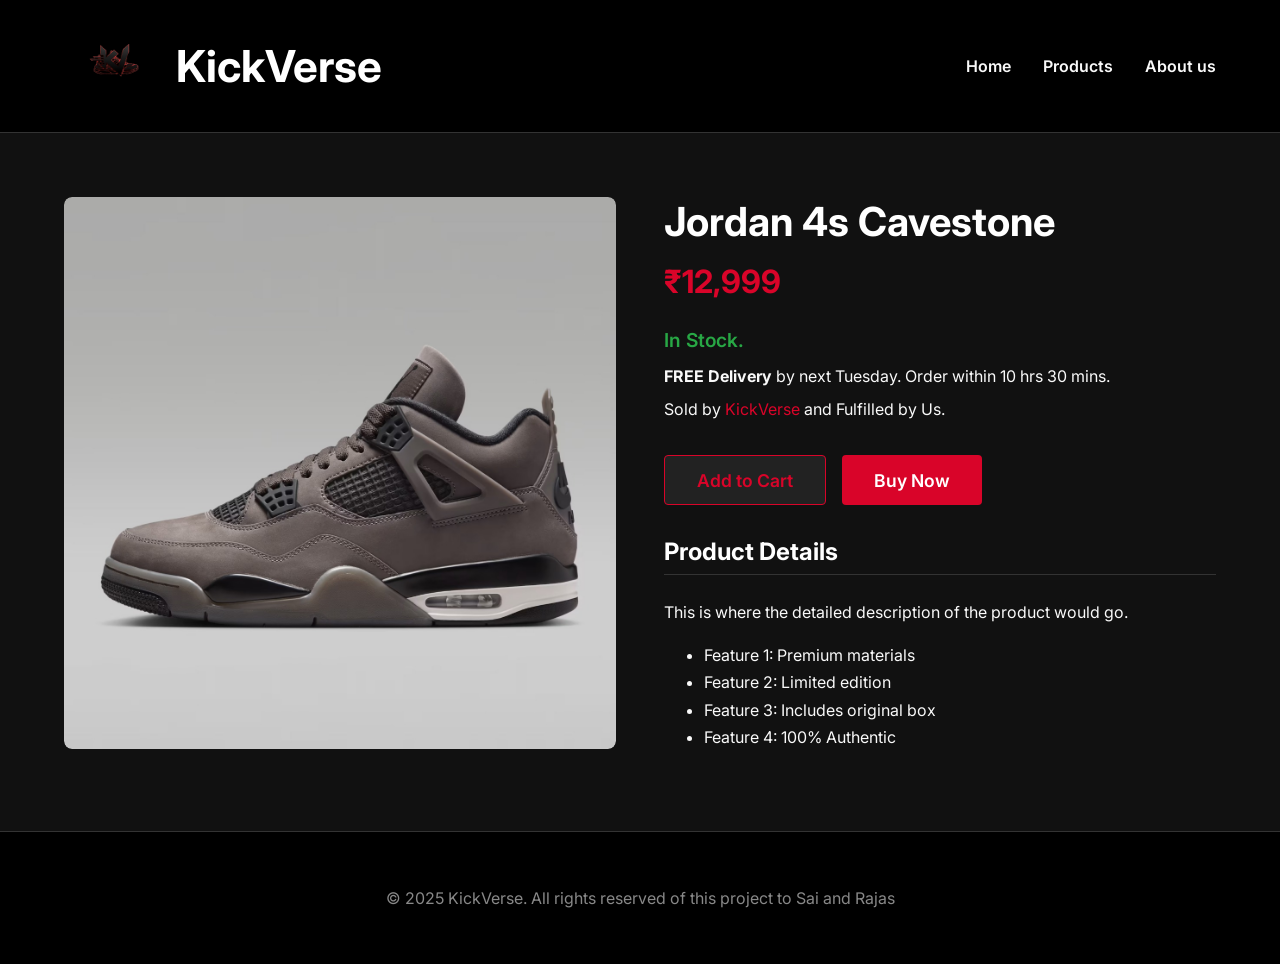
==== pages/product-1.html @ 5fdd7040 "feat: initial upload of KickVerse organized structure" ====
<!DOCTYPE html>
<html lang="en">
<head>
    <meta charset="UTF-8">
    <meta name="viewport" content="width=device-width, initial-scale=1.0">
    
    <title>KickVerse - Jordan 4s Cavestone</title>

    <link rel="stylesheet" href="../css/style.css">
    
    <link rel="preconnect" href="https://fonts.googleapis.com">
    <link rel="preconnect" href="https://fonts.gstatic.com" crossorigin>
    <link href="https://fonts.googleapis.com/css2?family=Inter:wght@400;600;700&display=swap" rel="stylesheet">
</head>
<body>

    <a href="#main-content" class="skip-link">Skip to main content</a>

    
    <header class="site-header">
        <div class="container header-content">
            <div class="site-logo">
                <a href="index.html">
                    <img src="../assets/logo.png" alt="KickVerse Logo" class="logo-img">
                    <span>KickVerse</span>
                </a>
            </div>
            <nav class="main-nav">
                <ul>
                    <li><a href="index.html">Home</a></li>
                    <li><a href="index.html#all-products">Products</a></li>
                    <li><a href="index.html#about-us">About us</a></li>
                </ul>
            </nav>
        </div>
    </header>

    
    <main id="main-content" class="product-detail-page">
        <div class="container">
            <div class="product-detail-layout">

                
                <div class="product-detail-image">
                    <img src="../assets/j4 cravestone.jpg" alt="Product 1">
    
                    <video playsinline muted loop poster="https://via.placeholder.com/600x600.png?text=Product+1">
                        <source src="../assets/j4 cravestone.mp4" type="video/mp4">
                    </video>
                </div>

                
                <div class="product-detail-info">
                    
                    <h1 class="product-title">Jordan 4s Cavestone</h1>
                    
                    <p class="product-price-detail">₹12,999</p>

                    <div class="delivery-info">
                        <p class="stock-status">In Stock.</p>
                        <p><strong>FREE Delivery</strong> by next Tuesday. Order within 10 hrs 30 mins.</p>
                        <p>Sold by <a href="#">KickVerse</a> and Fulfilled by Us.</p>
                    </div>
                    
                   
                    <div class="product-actions">
                        <button type="button" class="cta-button secondary">Add to Cart</button>
                        <button type="button" class="cta-button">Buy Now</button>
                    </div>

                    
                    <div class="product-description">
                        <h3>Product Details</h3>
                        <p>This is where the detailed description of the product would go.</p>
                        <ul>
                            <li>Feature 1: Premium materials</li>
                            <li>Feature 2: Limited edition</li>
                            <li>Feature 3: Includes original box</li>
                            <li>Feature 4: 100% Authentic</li>
                        </ul>
                    </div>
                </div>
            </div>
        </div>
    </main>


    <footer class="site-footer">
        <div class="container">
            <p>&copy; 2025 KickVerse. All rights reserved of this project to Sai and Rajas</p>
        </div>
    </footer>

   
    <script>
        document.addEventListener('DOMContentLoaded', () => {
            const imageContainer = document.querySelector('.product-detail-image');
            const video = imageContainer.querySelector('video');

            if (video) {
                imageContainer.addEventListener('mouseenter', () => {
                    video.play().catch(error => {
                        console.log("Video play was prevented.");
                    });
                });

                imageContainer.addEventListener('mouseleave', () => {
                    video.pause();
                    video.currentTime = 0; 
                });
            }
        });
    </script>

</body>
</html>
---- css/style.css ----
:root {
    --color-black: #000000;
    --color-dark-bg: #111111;
    --color-dark-card: #222222;
    --color-dark-border: #333333;
    --color-white: #ffffff;
    --color-off-white: #f9f9f9;
    --color-text-muted: #888888;
    --color-accent-red: #d90429; /* Strong Red */
    --color-accent-red-hover: #b20321; /* Darker Red */
}


html {
    scroll-behavior: smooth;
}

body {
    font-family: 'Inter', sans-serif;
    margin: 0;
    background-color: var(--color-dark-bg);
    color: var(--color-off-white);
}

.container {
    width: 90%;
    max-width: 1200px;
    margin: 0 auto;
}


.skip-link {
    position: absolute;
    left: -9999px;
    top: auto;
    width: 1px;
    height: 1px;
    overflow: hidden;
}
.skip-link:focus {
    position: static;
    width: auto;
    height: auto;
    padding: 0.5rem;
    background: var(--color-black);
    color: var(--color-white);
    text-decoration: none;
    font-weight: 600;
    z-index: 1000; 
}


.site-header {
    background-color: var(--color-black);
    border-bottom: 1px solid var(--color-dark-border);
    padding: 1rem 0;
    position: relative; 
    z-index: 10;
}

.header-content {
    display: flex;
    align-items: center;
}

.site-logo a {
    color: var(--color-white);
    text-decoration: none;
    font-weight: 700;
    font-size: 2.75rem;
    display: flex;
    align-items: center;
}
.site-logo .logo-img {
    max-height: 100px; 
    margin-right: 0.75rem;
}
.site-logo span {
    margin: 0;
}

.main-nav {
    margin-left: auto;
}

.main-nav ul {
    list-style: none;
    margin: 0;
    padding: 0;
    display: flex;
}

.main-nav li {
    margin-left: 2rem;
}

.main-nav a {
    text-decoration: none;
    color: var(--color-off-white);
    font-weight: 600;
    transition: color 0.3s ease;
}
.main-nav a:hover {
    color: var(--color-accent-red); 
}


.hero-section {
    position: relative; 
    display: flex;
    flex-direction: column;
    justify-content: center;
    align-items: center;
    padding: 5rem 0; 
    overflow: hidden; 
}

.hero-video-bg {
    position: absolute;
    top: 0;
    left: 0;
    width: 100%;
    height: 100%;
    z-index: 0; 
}
.hero-video-bg video {
    width: 100%;
    height: 100%;
    object-fit: cover; 
}

.hero-overlay {
    position: absolute;
    top: 0;
    left: 0;
    width: 100%;
    height: 100%;
    background-color: rgba(0, 0, 0, 0.6); 
    z-index: 1; 
}

.hero-content {
    position: relative;
    z-index: 2; 
    width: 100%;
}


.product-grid {
    display: grid;
    grid-template-columns: repeat(2, 1fr);
    gap: 3rem; 
    align-items: start; 
    max-width: 550px; 
    margin-left: auto;
    margin-right: auto;
}



.product-link-wrapper {
    display: block; 
    text-decoration: none;
    color: inherit; 
}


.product-card {
    border: 1px solid var(--color-dark-border);
    border-radius: 8px;
    background-color: var(--color-dark-card);
    box-shadow: 0 2px 4px rgba(0,0,0,0.2);
    overflow: hidden;
    transition: transform 0.3s ease, box-shadow 0.3s ease;
}
.product-card:hover {
    transform: translateY(-5px); 
    box-shadow: 0 6px 15px rgba(0,0,0,0.4);
}


.card-image-wrapper {
    position: relative; 
    background-color: #f4f4f4;
    aspect-ratio: 1 / 1;
}

.card-image-wrapper img,
.card-image-wrapper video {
    position: absolute;
    top: 0;
    left: 0;
    width: 100%;
    height: 100%;
    object-fit: cover;
    transition: opacity 0.3s ease-in-out;
}


.card-image-wrapper video {
    opacity: 0;
}

.product-card:hover .card-image-wrapper video {
    opacity: 1;
}
.product-card:hover .card-image-wrapper img {
    opacity: 0;
}


.product-card .card-content {
    padding: 1rem;
    text-align: left; 
}
.product-card h3 {
    margin: 0 0 0.5rem 0;
    font-size: 1.1rem;
    color: var(--color-white);
}

.product-price {
    margin: 0;
    font-size: 1.1rem;
    font-weight: 600;
    color: var(--color-accent-red); 
}


.hero-cta {
    text-align: center;
}

.product-grid .hero-cta {
    grid-column: 1 / -1; 
    padding: 1rem 0; 
}

.cta-prompt {
    color: var(--color-white);
    font-weight: 600;
    margin-top: 0;
    margin-bottom: 1rem;
}


.cta-button {
    padding: 0.85rem 2rem;
    font-size: 1.1rem;
    font-weight: 600;
    font-family: 'Inter', sans-serif;
    
    background-color: var(--color-accent-red); 
    color: var(--color-white);
    border: none;
    border-radius: 4px;
    
    cursor: pointer;
    transition: background-color 0.3s ease;

    display: inline-block;
    text-decoration: none;
}
.cta-button:hover {
    background-color: var(--color-accent-red-hover); 
}


.cta-button.secondary {
    background-color: var(--color-dark-card);
    color: var(--color-accent-red);
    border: 1px solid var(--color-accent-red);
}
.cta-button.secondary:hover {
    background-color: var(--color-dark-border);
}



.all-products-section {
    padding: 4rem 0;
    background-color: var(--color-dark-bg); 
}

.all-products-section .container {
    display: flex;
    flex-direction: column;
    align-items: center; 
}

.all-products-section h2 {
    font-size: 2.2rem;
    text-align: center;
    color: var(--color-white);
    margin: 0 0 2rem 0;
    border-bottom: 2px solid var(--color-accent-red);
    padding-bottom: 0.5rem;
    display: inline-block; 
}

.product-grid-full {
    display: grid;
    grid-template-columns: repeat(4, 1fr);
    gap: 1.5rem;
    width: 100%;
}


.about-section {
    padding: 4rem 0;
    background-color: var(--color-black); 
    border-top: 1px solid var(--color-dark-border);
}

.about-section h2 {
    font-size: 2.2rem;
    text-align: center;
    color: var(--color-white);
    margin: 0 0 3rem 0;
    border-bottom: 2px solid var(--color-accent-red);
    padding-bottom: 0.5rem;
    display: inline-block;
}

.about-section .container {
    display: flex;
    flex-direction: column;
    align-items: center;
}

.about-content {
    display: flex;
    align-items: center; 
    gap: 3rem;
}

.about-image {
    flex-basis: 40%; 
}

.about-image img {
    width: 100%;
    border-radius: 8px;
}

.about-text {
    flex-basis: 60%; 
}

.about-text h3 {
    font-size: 1.8rem;
    color: var(--color-white);
    margin-top: 0;
}

.about-text p {
    font-size: 1.1rem;
    line-height: 1.7;
    color: var(--color-off-white);
}


.product-detail-page {
    padding: 4rem 0;
}

.product-detail-layout {
    display: grid;
    grid-template-columns: 1fr 1fr;
    gap: 3rem;
    align-items: flex-start;
}


.product-detail-image {
    position: relative;
    aspect-ratio: 1 / 1;
    background-color: var(--color-dark-card);
    border-radius: 8px;
    overflow: hidden; 
}


.product-detail-image img,
.product-detail-image video {
    position: absolute;
    top: 0;
    left: 0;
    width: 100%;
    height: 100%;
    object-fit: cover;
    border-radius: 8px; 
    transition: opacity 0.3s ease-in-out;
}


.product-detail-image video {
    opacity: 0;
}


.product-detail-image:hover video {
    opacity: 1;
}
.product-detail-image:hover img {
    opacity: 0;
}


.product-title {
    font-size: 2.5rem;
    color: var(--color-white);
    margin: 0 0 1rem 0;
}

.product-price-detail {
    font-size: 2rem;
    font-weight: 700;
    color: var(--color-accent-red);
    margin: 0 0 1.5rem 0;
}

.delivery-info {
    margin-bottom: 2rem;
    font-size: 1rem;
    line-height: 1.6;
}
.delivery-info p {
    margin: 0.5rem 0;
}
.delivery-info a {
    color: var(--color-accent-red);
    text-decoration: none;
}
.delivery-info a:hover {
    text-decoration: underline;
}


.stock-status {
    color: #28a745; 
    font-size: 1.2rem;
    font-weight: 600;
}

.product-actions {
    display: flex;
    gap: 1rem;
    margin-bottom: 2rem;
}

.product-description h3 {
    font-size: 1.5rem;
    color: var(--color-white);
    border-bottom: 1px solid var(--color-dark-border);
    padding-bottom: 0.5rem;
    margin-top: 0;
}

.product-description p,
.product-description li {
    color: var(--color-off-white);
    line-height: 1.7;
    font-size: 1rem;
}



.site-footer {
    background-color: var(--color-black);
    border-top: 1px solid var(--color-dark-border);
    padding: 2.5rem 0;
    text-align: center;
    color: var(--color-text-muted);
}

@media (max-width: 992px) {
    .product-grid-full {
        grid-template-columns: repeat(2, 1fr);
    }

    .about-content {
        flex-direction: column;
    }


    .product-detail-layout {
        grid-template-columns: 1fr;
    }
}

@media (max-width: 700px) {
    .product-grid {
        max-width: none; 
        width: 90%; 
    }
}


@media (max-width: 576px) {
    .product-grid {
        grid-template-columns: 1fr;
        width: 90%; 
    }

    .product-grid-full {
        grid-template-columns: 1fr;
    }
    
    .header-content {
        flex-direction: column;
        gap: 1rem;
    }
    .main-nav {
        margin-left: 0;
    }


    .product-actions {
        flex-direction: column;
    }
    .product-actions .cta-button {
        width: 100%;
        box-sizing: border-box; 
    }
}
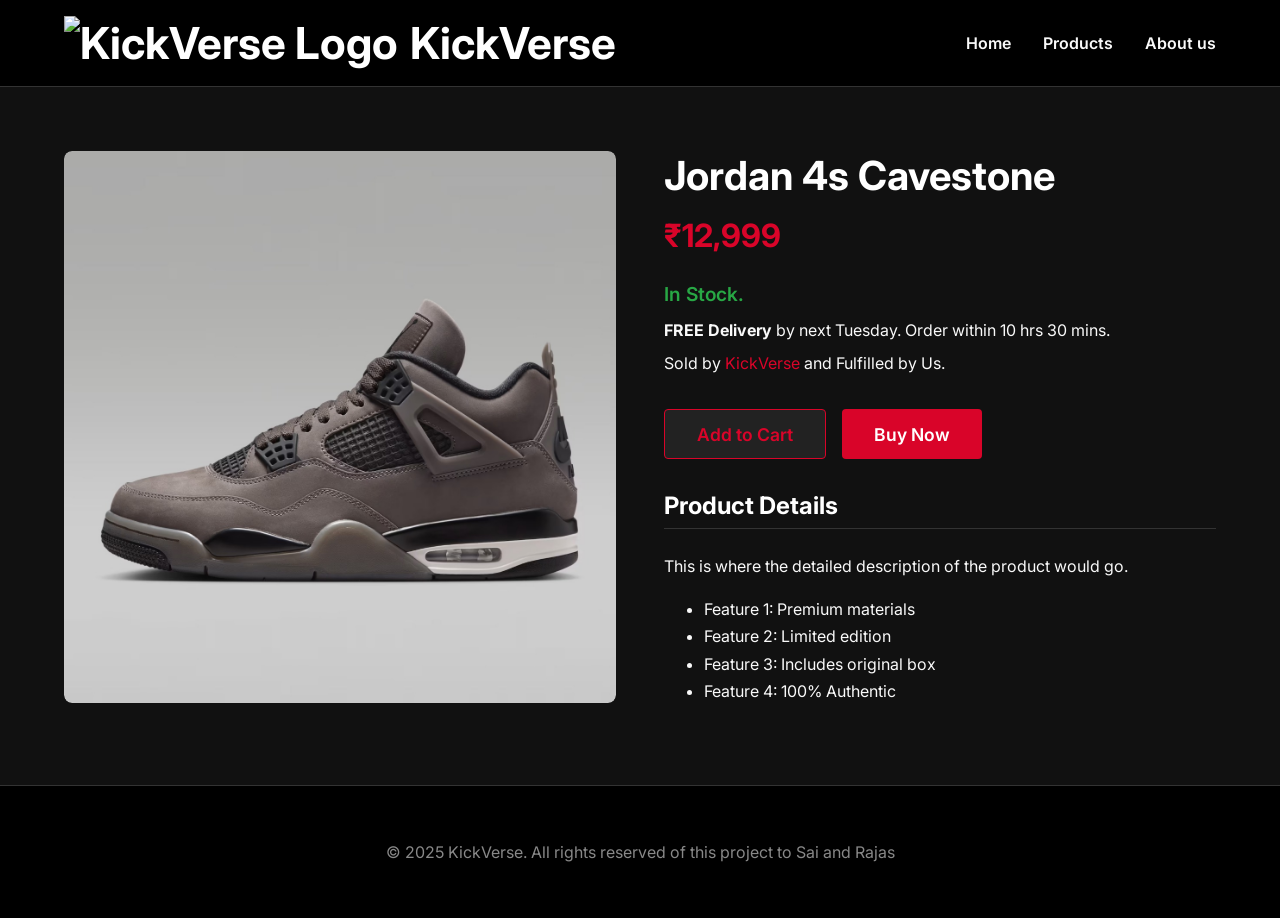
==== commit 0cc5830a: "Update logo image path in product-1.html" ====
--- a/pages/product-1.html
+++ b/pages/product-1.html
@@ -21,7 +21,7 @@
         <div class="container header-content">
             <div class="site-logo">
                 <a href="index.html">
-                    <img src="../assets/logo.png" alt="KickVerse Logo" class="logo-img">
+                    <img src="assets/logo.png" alt="KickVerse Logo" class="logo-img">
                     <span>KickVerse</span>
                 </a>
             </div>
@@ -113,4 +113,4 @@
     </script>
 
 </body>
-</html>+</html>
